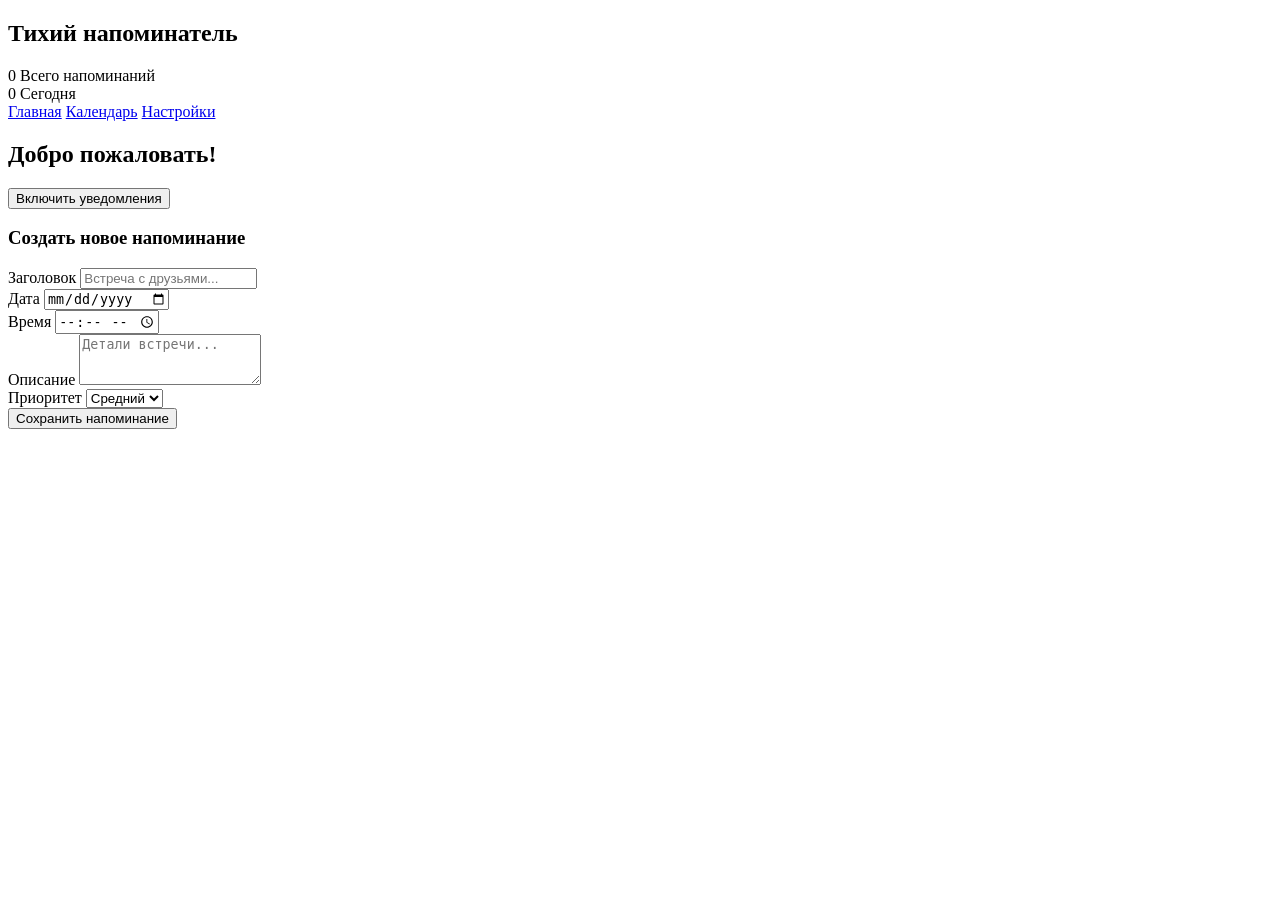
==== fronted/index.html @ e635328d ":!wq" ====
<!DOCTYPE html>
<html lang="en">
<head>
    <meta charset="UTF-8">
    <meta name="viewport" content="width=device-width, initial-scale=1.0">
    <title>Тихий напоминатель | Calm Reminder </title>
    <link rel="stylesheet" href="style.css">
    <link rel="stylesheet" href="https://cdnjs.cloudflare.com/ajax/libs/font-awesome/6.4.0/css/all.min.css">
    <link rel="stylesheet" href="https://fonts.googleapis.com/css2?family=Inter:wght@300;400;500;600&display=swap">
</head>
<body>
    <div class="container">
        <!-- Боковая панель -->
        <aside class="sidebar">
            <div class="logo">
                <i class="bell"></i>
                <h1>Тихий напоминатель</h1>
            </div>
            <div class="stats">
                <div class="stat-item">
                    <span class="stat-number" id="total-reminders">0</span>
                    <span class="stat-label">Всего напоминаний</span>
                </div>
                <div class="stat-item">
                    <span class="stat-number" id="today-reminders">0</span>
                    <span class="stat-label">Сегодня</span>
                </div>
            </div>
            <nav class="nav-menu">
                <a href="#" class="nav-link active"><i class="home"></i>Главная</a>
                <a href="#" class="nav-link"><i class="calendar"></i>Календарь</a>
                <a href="#" class="nav-link"><i class="config"></i>Настройки</a>
            </nav>
        </aside>
        <!-- Основа -->
        <main class="main-content">
            <!-- Шапка -->
            <header class="header">
                <h2>Добро пожаловать!</h2>
                <button class="btn-notifications" id="enable-notifications">
                    <i class="bell"></i>Включить уведомления
                </button>
            </header>
            <!-- Создание напоминалок -->
            <section class="create-reminder">
                <h3><i class="plus-circle"></i>Создать новое напоминание</h3>
                <form id="reminder-form">
                    <div class="form-group">
                        <label for="title"><i class="heading"></i>Заголовок</label>
                        <input type="text" id="title" placeholder="Встреча с друзьями..." required>
                    </div>
                    <div class="form-row">
                        <div class="form-group">
                            <label for="date"><i class="calendar"></i>Дата</label>
                            <input type="date" id="date" required>
                        </div>
                        <div class="form-group">
                            <label for="time"><i class="clock"></i>Время</label>
                            <input type="time" id="time" required>
                        </div>
                    </div>
                    <div class="form-group">
                        <label for="description"><i class="align-left"></i>Описание</label>
                        <textarea id="description" rows="3" placeholder="Детали встречи..."></textarea>
                    </div>
                    <div class="form-group">
                        <label for="priority"><i class="flag"></i>Приоритет</label>
                        <select id="priority">
                            <option value="low">Низкий</option>
                            <option value="medium" selected>Средний</option>
                            <option value="high">Высокий</option>
                        </select>
                    </div>
                    <button type="submit" class="btn-submit">
                        <i class="save"></i>Сохранить напоминание
                    </button>
                </form>
            </section>
            <!-- Список напоминаний -->
        </main>
    </div>
</body>
</html>
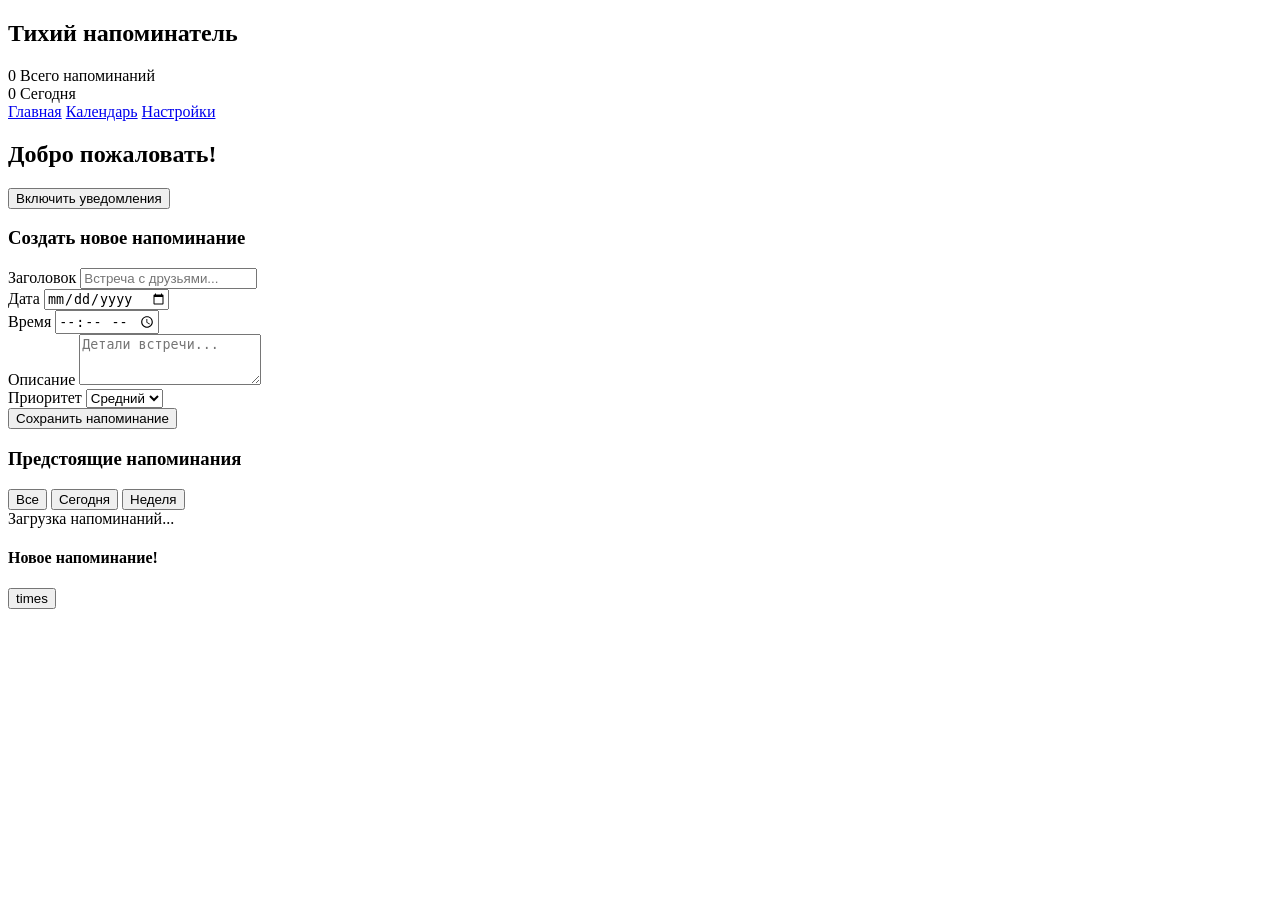
==== commit c052dde9: ":wq!" ====
--- a/fronted/index.html
+++ b/fronted/index.html
@@ -77,7 +77,31 @@
                 </form>
             </section>
             <!-- Список напоминаний -->
+            <section class="reminders-list">
+                <h3><i class="list"></i> Предстоящие напоминания</h3>
+                <div class="filters">
+                    <button class="filter-btn active">Все</button>
+                    <button class="filter-btn">Сегодня</button>
+                    <button class="filter-btn">Неделя</button>
+                </div>
+                <div id="reminders-container">
+                    <!-- Напоминания будут загружаться здесь -->
+                    <div class="loading">Загрузка напоминаний...</div>
+                </div>
+            </section>
         </main>
     </div>
+    <!-- Уведомления -->
+    <div id="notification" class="notification hidden">
+        <div class="notification-content">
+            <i class="bell"></i>
+            <div>
+                <h4>Новое напоминание!</h4>
+                <p id="notification-text"></p>
+            </div>
+        </div>
+        <button id="close-notification" class="close-btn">times</button>
+    </div>
+    <script src="script.js"></script>
 </body>
 </html>
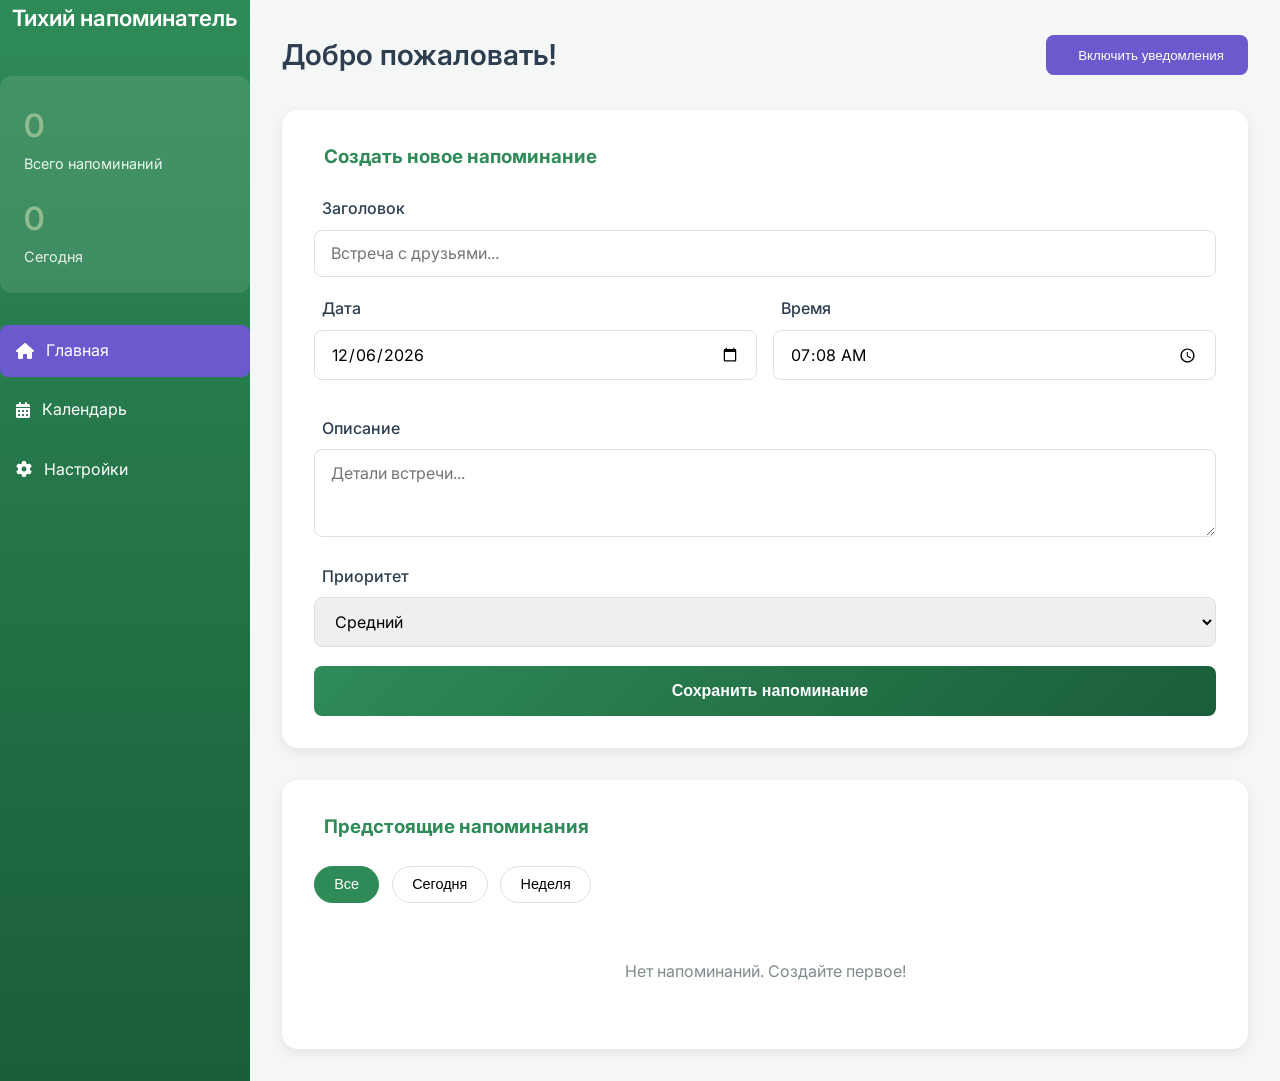
==== commit 65a27403: ":!wq" ====
--- a/fronted/index.html
+++ b/fronted/index.html
@@ -27,9 +27,9 @@
                 </div>
             </div>
             <nav class="nav-menu">
-                <a href="#" class="nav-link active"><i class="home"></i>Главная</a>
-                <a href="#" class="nav-link"><i class="calendar"></i>Календарь</a>
-                <a href="#" class="nav-link"><i class="config"></i>Настройки</a>
+                <a href="index.html" class="nav-link active"><i class="fas fa-home"></i> Главная</a>
+                <a href="calendar.html" class="nav-link"><i class="fas fa-calendar-alt"></i> Календарь</a>
+                <a href="settings.html" class="nav-link"><i class="fas fa-cog"></i> Настройки</a>
             </nav>
         </aside>
         <!-- Основа -->
--- a/fronted/style.css
+++ b/fronted/style.css
@@ -0,0 +1,490 @@
+:root {
+    --primary-green: #2E8B57;
+    --light-green: #8FBC8F;
+    --dark-green: #1A5D3A;
+    --complementary: #6A5ACD;
+    --light-complementary: #9370DB;
+    --background: #F5F7F6;
+    --card-bg: #FFFFFF;
+    --text-dark: #2C3E50;
+    --text-light: #7F8C8D;
+    --border-color: #E0E0E0;
+    --shadow: 0 4px 12px rgba(0, 0, 0, 0.08);
+}
+
+* {
+    margin: 0;
+    padding: 0;
+    box-sizing: border-box;
+}
+
+body {
+    font-family: 'Inter', sans-serif;
+    background-color: var(--background);
+    color: var(--text-dark);
+    line-height: 1.6;
+}
+
+.container {
+    display: flex;
+    min-height: 100vh;
+}
+
+/* Боковая панель */
+.sidebar {
+    width: 250px;
+    background: linear-gradient(180deg, var(--primary-green), var(--dark-green));
+    color: white;
+    padding: 2 rem 1.5rem;
+    display: flex;
+    flex-direction: column;
+}
+
+.logo {
+    display: flex;
+    align-items: center;
+    gap: 12px;
+    margin-bottom: 2.5rem;
+}
+
+.logo i {
+    font-size: 2rem;
+    color: var(--light-green);
+}
+
+.logo h1 {
+    font-size: 1.4rem;
+    font-weight: 600;
+}
+
+.stats {
+    background-color: rgba(255, 255, 255, 0.1);
+    border-radius: 12px;
+    padding: 1.5rem;
+    margin-bottom: 2rem;
+}
+
+.stat-item {
+    margin-bottom: 1rem;
+}
+
+.stat-item:last-child {
+    margin-bottom: 0;
+}
+
+.stat-number {
+    display: block;
+    font-size: 2rem;
+    font-weight: 600;
+    color: var(--light-green);
+}
+
+.stat-label {
+    font-size: 0.9rem;
+    opacity: 0.9;
+}
+
+.nav-menu {
+    display: flex;
+    flex-direction: column;
+    gap: 0.5rem;
+}
+
+.nav-link {
+    color: white;
+    text-decoration: none;
+    padding: 0.8rem 1rem;
+    border-radius: 8px;
+    display: flex;
+    align-items: center;
+    gap: 12px;
+    transition: all 03s ease;
+}
+
+.nav-link:hover {
+    background-color: rgba(255, 255, 255, 0.1);
+}
+
+.nav-link.active {
+    background-color: var(--complementary);
+}
+
+/* Основной контент */
+.main-content {
+    flex: 1;
+    padding: 2rem;
+    overflow-y: auto;
+}
+
+.header {
+    display: flex;
+    justify-content: space-between;
+    align-items: center;
+    margin-bottom: 2rem;
+}
+
+.header h2 {
+    font-size: 1.8rem;
+    font-weight: 600;
+}
+
+.btn-notifications {
+    background-color: var(--complementary);
+    color: white;
+    border: none;
+    padding: 0.8rem 1.5rem;
+    border-radius: 8px;
+    cursor: pointer;
+    display: flex;
+    align-items: center;
+    gap: 8px;
+    font-weight: 500;
+    transition: background-color 0.3s ease;
+}
+
+.btn-notifications:hover {
+    background-color: var(--light-complementary);
+}
+
+/* Форма */
+.create-reminder {
+    background-color: var(--card-bg);
+    border-radius: 16px;
+    padding: 2rem;
+    margin-bottom: 2rem;
+    box-shadow: var(--shadow);
+}
+
+.create-reminder h3 {
+    margin-bottom: 1.5rem;
+    color: var(--primary-green);
+    display: flex;
+    align-items: center;
+    gap: 10px;
+}
+
+.form-row {
+    display: flex;
+    gap: 1rem;
+    margin-bottom: 1rem;
+}
+
+.form-group {
+    flex: 1;
+    margin-bottom: 1.2rem;
+}
+
+.form-group label {
+    display: block;
+    margin-bottom: 0.5rem;
+    font-weight: 500;
+    color: var(--text-dark);
+    display: flex;
+    align-items: center;
+    gap: 8px;
+}
+
+.form-group input,
+.form-group select,
+.form-group textarea {
+    width: 100%;
+    padding: 0.8rem 1rem;
+    border: 1px solid var(--border-color);
+    border-radius: 8px;
+    font-family: 'Inter', sans-serif;
+    font-size: 1rem;
+    transition: border-color 0.3s ease;
+}
+
+.form-group input:focus,
+.form-group select:focus,
+.form-group textarea:focus {
+    outline: none;
+    border-color: var(--primary-green);
+}
+
+.btn-submit {
+    background: linear-gradient(135deg, var(--primary-green), var(--dark-green));
+    color: white;
+    border: none;
+    padding: 1rem 2rem;
+    border-radius: 8px;
+    font-size: 1rem;
+    font-weight: 600;
+    cursor: pointer;
+    display: flex;
+    align-items: center;
+    justify-content: center;
+    gap: 10px;
+    width: 100%;
+    transition: transform 0.3s ease, box-shadow 0.3s ease;
+}
+
+.btn-submit:hover {
+    transform: translateY(-2px);
+    box-shadow: 0 6px 16px rgba(46, 139, 87, 0.2);
+}
+
+/* Список напоминаний */
+.reminders-list {
+    background-color: var(--card-bg);
+    border-radius: 16px;
+    padding: 2rem;
+    box-shadow: var(--shadow);
+}
+
+.reminders-list h3 {
+    margin-bottom: 1.5rem;
+    color: var(--primary-green);
+    display: flex;
+    align-items: center;
+    gap: 10px;
+}
+
+.filters {
+    display: flex;
+    gap: 0.8rem;
+    margin-bottom: 1.5rem;
+}
+
+.filter-btn {
+    padding: 0.6rem 1.2rem;
+    border: 1px solid var(--border-color);
+    background-color: transparent;
+    border-radius: 20px;
+    cursor: pointer;
+    font-size: 0.9rem;
+    transition: all 0.3s ease;
+}
+
+.filter-btn:hover {
+    border-color: var(--primary-green);
+}
+
+.filter-btn.active {
+    background-color: var(--primary-green);
+    color: white;
+    border-color: var(--primary-green);
+}
+
+.reminder-item {
+    background-color: var(--background);
+    border-radius: 12px;
+    padding: 1.5rem;
+    margin-bottom: 1rem;
+    border-left: 4px solid var(--primary-green);
+    display: flex;
+    justify-content: space-between;
+    align-items: center;
+    transition: transform 0.3s ease;
+}
+
+.reminder-item:hover {
+    transform: translateX(5px);
+}
+
+.reminder-item.high {
+    border-left-color: #E74C3C;
+}
+
+.reminder-item.medium {
+    border-left-color: var(--primary-green);
+}
+
+.reminder-item.low {
+    border-left-color: #3498DB;
+}
+
+.reminder-comtent h4 {
+    font-size: 1.1rem;
+    margin-bottom: 0.5rem;
+}
+
+.reminder-date {
+    display: flex;
+    align-items: center;
+    gap: 8px;
+    color: var(--text-light);
+    font-size: 0.9rem;
+}
+
+.reminder-actions button {
+    background: none;
+    border: none;
+    cursor: pointer;
+    color: var(--text-light);
+    font-size: 1.2rem;
+    transition: color 0.3s ease;
+}
+
+.reminder-actions button:hover {
+    color: var(--primary-green);
+}
+
+/* Уведомление */
+.notification {
+    position: fixed;
+    bottom: 2rem;
+    right: 2rem;
+    background-color: white;
+    border-radius: 12px;
+    padding: 1.5rem;
+    box-shadow: 0 8px 24px rgba(0, 0, 0, 0.15);
+    display: flex;
+    align-items: center;
+    justify-content: space-between;
+    max-width: 400px;
+    z-index: 1000;
+    border-left: 4px solid var(--complementary);
+}
+
+.notification.hidden {
+    display: none;
+}
+
+.notification-content {
+    display: flex;
+    align-items: center;
+    gap: 15px;
+}
+
+.notification-content i {
+    font-size: 2rem;
+    color: var(--complementary);
+}
+
+.close-btn {
+    background: none;
+    border: none;
+    font-size: 1.5rem;
+    cursor: pointer;
+    color: var(--text-light);
+}
+
+.loading {
+    text-align: center;
+    padding: 2rem;
+    color: var(--text-light);
+}
+
+/* Адаптация */
+@media (max-width: 1024px) {
+    .container {
+        flex-direction: column;
+    }
+
+    .sidebar {
+        width: 100%;
+        padding: 1rem;
+    }
+
+    .logo {
+        margin-bottom: 1.5rem;
+    }
+
+    .stats {
+        display: flex;
+        justify-content: space-around;
+    }
+
+    .nav-menu {
+        flex-direction: row;
+        justify-content: center;
+    }
+}
+
+@media (max-width: 768px) {
+    .form-row {
+        flex-direction: column;
+        gap: 0;
+    }
+
+    .header {
+        flex-direction: column;
+        align-items: flex-start;
+        gap: 1rem;
+    }
+
+    .notification {
+        left: 1rem;
+        right: 1rem;
+        max-width: none;
+    }
+}
+
+/* Темная тема */
+body.dark-theme {
+    --background: #1a1a1a;
+    --card-bg: #2d2d2d;
+    --text-dark: #ffffff;
+    --text-light: #b0b0b0;
+    --border-color: #404040;
+}
+
+body.dark-theme .sidebar {
+    background: linear-gradient(180deg, #1a5d3a, #0d3b23);
+}
+
+body.dark-theme .stats {
+    background-color: rgba(255, 255, 255, 0.05);
+}
+
+body.dark-theme .nav-link {
+    color: rgba(255, 255, 255, 0.9);
+}
+
+body.dark-theme .nav-link:hover {
+    background-color: rgba(255, 255, 255, 0.08);
+}
+
+body.dark-theme .create-reminder,
+body.dark-theme .reminders-list,
+body.dark-theme .calendar-container,
+body.dark-theme .day-details,
+body.dark-theme .settings-container {
+    background-color: var(--card-bg);
+    border: 1px solid var(--border-color);
+}
+
+body.dark-theme .form-group input,
+body.dark-theme .form-group select,
+body.dark-theme .form-group textarea {
+    background-color: #3d3d3d;
+    border-color: #555;
+    color: var(--text-dark);
+}
+
+body.dark-theme .reminder-item {
+    background-color: #363636;
+}
+
+body.dark-theme .filter-btn {
+    background-color: #3d3d3d;
+    border-color: #555;
+    color: var(--text-light);
+}
+
+body.dark-theme .filter-btn.active {
+    background-color: var(--primary-green);
+    color: white;
+}
+
+/* Компактный режим */
+body.compact-mode .reminder-item {
+    padding: 1rem;
+    margin-bottom: 0.5rem;
+}
+
+body.compact-mode .form-group {
+    margin-bottom: 0.8rem;
+}
+
+body.compact-mode .calendar-day {
+    min-height: 80px;
+    padding: 4px;
+}
+
+body.compact-mode .setting-item {
+    padding: 0.8rem;
+    margin-bottom: 0.8rem;
+}
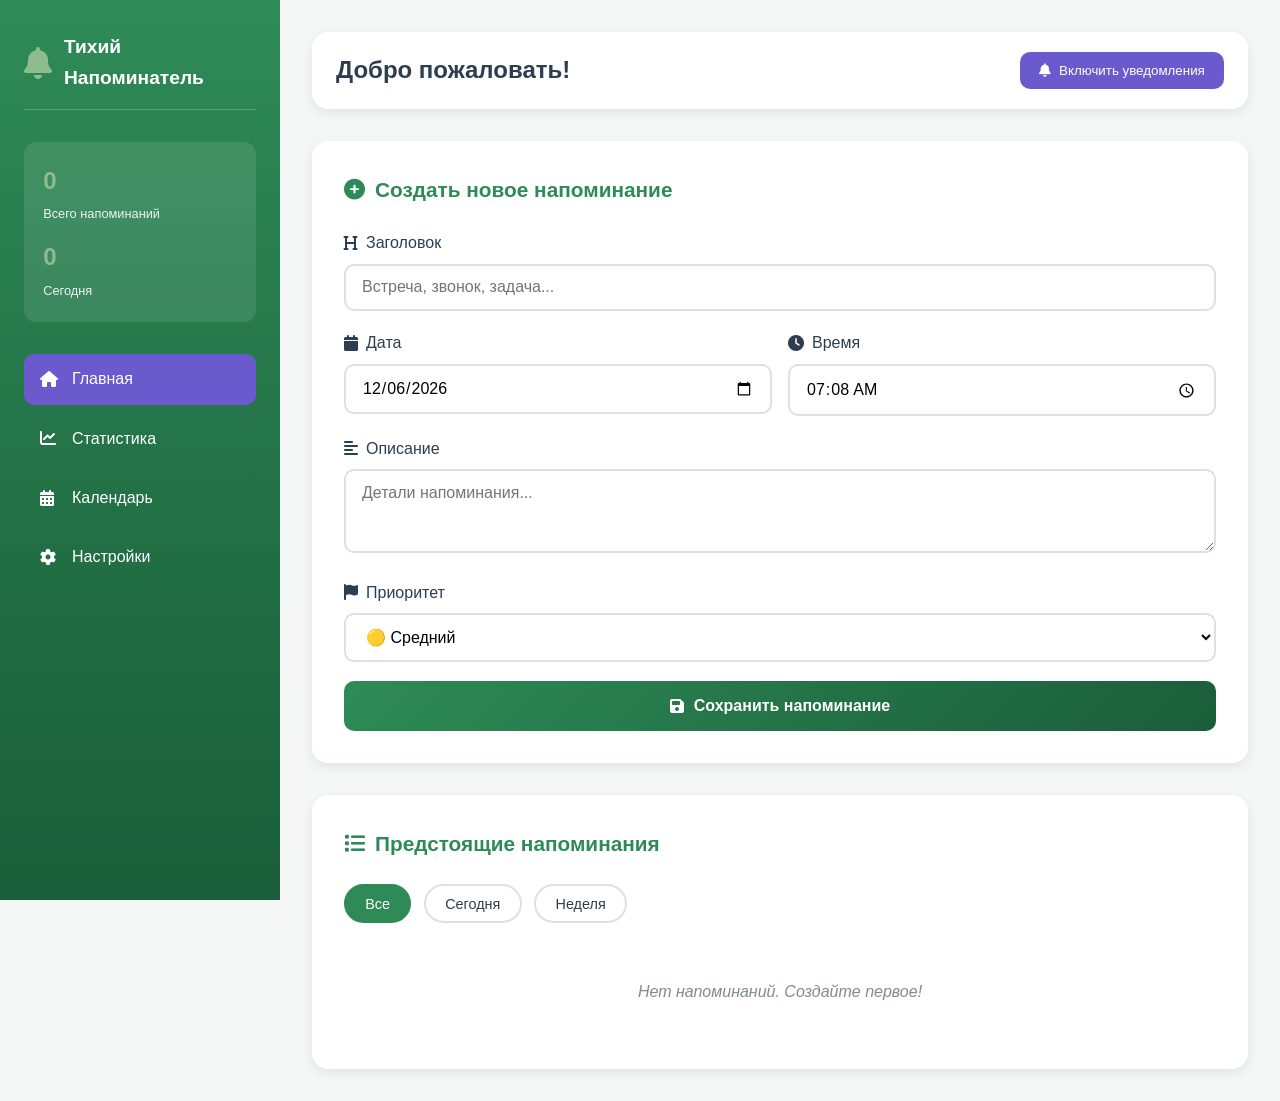
==== commit aef6bb4d: ":!wq" ====
--- a/fronted/index.html
+++ b/fronted/index.html
@@ -1,21 +1,26 @@
 <!DOCTYPE html>
-<html lang="en">
+<html lang="ru">
 <head>
     <meta charset="UTF-8">
     <meta name="viewport" content="width=device-width, initial-scale=1.0">
-    <title>Тихий напоминатель | Calm Reminder </title>
+    <title>Тихий Напоминатель | Главная</title>
+    
+    <!-- Внешние библиотеки -->
+    <link rel="stylesheet" href="https://cdnjs.cloudflare.com/ajax/libs/font-awesome/6.4.0/css/all.min.css">
+    
+    <!-- Наши файлы -->
     <link rel="stylesheet" href="style.css">
-    <link rel="stylesheet" href="https://cdnjs.cloudflare.com/ajax/libs/font-awesome/6.4.0/css/all.min.css">
-    <link rel="stylesheet" href="https://fonts.googleapis.com/css2?family=Inter:wght@300;400;500;600&display=swap">
+    <link rel="stylesheet" href="index.css">
 </head>
 <body>
     <div class="container">
         <!-- Боковая панель -->
         <aside class="sidebar">
             <div class="logo">
-                <i class="bell"></i>
-                <h1>Тихий напоминатель</h1>
+                <i class="fas fa-bell"></i>
+                <h1>Тихий Напоминатель</h1>
             </div>
+            
             <div class="stats">
                 <div class="stat-item">
                     <span class="stat-number" id="total-reminders">0</span>
@@ -26,82 +31,130 @@
                     <span class="stat-label">Сегодня</span>
                 </div>
             </div>
+            
             <nav class="nav-menu">
-                <a href="index.html" class="nav-link active"><i class="fas fa-home"></i> Главная</a>
-                <a href="calendar.html" class="nav-link"><i class="fas fa-calendar-alt"></i> Календарь</a>
-                <a href="settings.html" class="nav-link"><i class="fas fa-cog"></i> Настройки</a>
+                <a href="index.html" class="nav-link active">
+                    <i class="fas fa-home"></i> Главная
+                </a>
+                <a href="stats.html" class="nav-link">
+                    <i class="fas fa-chart-line"></i> Статистика
+                </a>
+                <a href="calendar.html" class="nav-link">
+                    <i class="fas fa-calendar-alt"></i> Календарь
+                </a>
+                <a href="settings.html" class="nav-link">
+                    <i class="fas fa-cog"></i> Настройки
+                </a>
             </nav>
         </aside>
-        <!-- Основа -->
+
+        <!-- Основной контент -->
         <main class="main-content">
-            <!-- Шапка -->
             <header class="header">
                 <h2>Добро пожаловать!</h2>
                 <button class="btn-notifications" id="enable-notifications">
-                    <i class="bell"></i>Включить уведомления
+                    <i class="fas fa-bell"></i> Включить уведомления
                 </button>
             </header>
-            <!-- Создание напоминалок -->
+
+            <!-- Форма создания напоминания -->
             <section class="create-reminder">
-                <h3><i class="plus-circle"></i>Создать новое напоминание</h3>
+                <h3>
+                    <i class="fas fa-plus-circle"></i> 
+                    Создать новое напоминание
+                </h3>
+                
                 <form id="reminder-form">
                     <div class="form-group">
-                        <label for="title"><i class="heading"></i>Заголовок</label>
-                        <input type="text" id="title" placeholder="Встреча с друзьями..." required>
+                        <label for="title">
+                            <i class="fas fa-heading"></i> Заголовок
+                        </label>
+                        <input type="text" id="title" 
+                               placeholder="Встреча, звонок, задача..." 
+                               required>
                     </div>
+                    
                     <div class="form-row">
                         <div class="form-group">
-                            <label for="date"><i class="calendar"></i>Дата</label>
+                            <label for="date">
+                                <i class="fas fa-calendar"></i> Дата
+                            </label>
                             <input type="date" id="date" required>
                         </div>
+                        
                         <div class="form-group">
-                            <label for="time"><i class="clock"></i>Время</label>
+                            <label for="time">
+                                <i class="fas fa-clock"></i> Время
+                            </label>
                             <input type="time" id="time" required>
                         </div>
                     </div>
+                    
                     <div class="form-group">
-                        <label for="description"><i class="align-left"></i>Описание</label>
-                        <textarea id="description" rows="3" placeholder="Детали встречи..."></textarea>
+                        <label for="description">
+                            <i class="fas fa-align-left"></i> Описание
+                        </label>
+                        <textarea id="description" rows="3" 
+                                  placeholder="Детали напоминания..."></textarea>
                     </div>
+                    
                     <div class="form-group">
-                        <label for="priority"><i class="flag"></i>Приоритет</label>
+                        <label for="priority">
+                            <i class="fas fa-flag"></i> Приоритет
+                        </label>
                         <select id="priority">
-                            <option value="low">Низкий</option>
-                            <option value="medium" selected>Средний</option>
-                            <option value="high">Высокий</option>
+                            <option value="low">🟢 Низкий</option>
+                            <option value="medium" selected>🟡 Средний</option>
+                            <option value="high">🔴 Высокий</option>
                         </select>
                     </div>
+                    
                     <button type="submit" class="btn-submit">
-                        <i class="save"></i>Сохранить напоминание
+                        <i class="fas fa-save"></i> Сохранить напоминание
                     </button>
                 </form>
             </section>
+
             <!-- Список напоминаний -->
             <section class="reminders-list">
-                <h3><i class="list"></i> Предстоящие напоминания</h3>
+                <h3>
+                    <i class="fas fa-list"></i> 
+                    Предстоящие напоминания
+                </h3>
+                
                 <div class="filters">
-                    <button class="filter-btn active">Все</button>
-                    <button class="filter-btn">Сегодня</button>
-                    <button class="filter-btn">Неделя</button>
+                    <button class="filter-btn active" data-filter="all">
+                        Все
+                    </button>
+                    <button class="filter-btn" data-filter="today">
+                        Сегодня
+                    </button>
+                    <button class="filter-btn" data-filter="week">
+                        Неделя
+                    </button>
                 </div>
+                
                 <div id="reminders-container">
-                    <!-- Напоминания будут загружаться здесь -->
                     <div class="loading">Загрузка напоминаний...</div>
                 </div>
             </section>
         </main>
     </div>
-    <!-- Уведомления -->
+
+    <!-- Уведомление -->
     <div id="notification" class="notification hidden">
         <div class="notification-content">
-            <i class="bell"></i>
+            <i class="fas fa-bell"></i>
             <div>
-                <h4>Новое напоминание!</h4>
+                <h4>Напоминание!</h4>
                 <p id="notification-text"></p>
             </div>
         </div>
-        <button id="close-notification" class="close-btn">times</button>
+        <button id="close-notification" class="close-btn">&times;</button>
     </div>
+
+    <!-- Подключаем JavaScript -->
     <script src="script.js"></script>
+    <script src="index.js"></script>
 </body>
 </html>
--- a/fronted/style.css
+++ b/fronted/style.css
@@ -1,3 +1,5 @@
+/* style.css - Общие стили для всего приложения */
+
 :root {
     --primary-green: #2E8B57;
     --light-green: #8FBC8F;
@@ -10,6 +12,10 @@
     --text-light: #7F8C8D;
     --border-color: #E0E0E0;
     --shadow: 0 4px 12px rgba(0, 0, 0, 0.08);
+    --success: #2E8B57;
+    --error: #E74C3C;
+    --warning: #F39C12;
+    --info: #3498DB;
 }
 
 * {
@@ -19,12 +25,13 @@
 }
 
 body {
-    font-family: 'Inter', sans-serif;
+    font-family: 'Inter', -apple-system, BlinkMacSystemFont, 'Segoe UI', sans-serif;
     background-color: var(--background);
     color: var(--text-dark);
     line-height: 1.6;
 }
 
+/* Контейнер */
 .container {
     display: flex;
     min-height: 100vh;
@@ -32,19 +39,24 @@
 
 /* Боковая панель */
 .sidebar {
-    width: 250px;
+    width: 280px;
     background: linear-gradient(180deg, var(--primary-green), var(--dark-green));
     color: white;
-    padding: 2 rem 1.5rem;
+    padding: 2rem 1.5rem;
     display: flex;
     flex-direction: column;
+    position: fixed;
+    height: 100vh;
+    overflow-y: auto;
 }
 
 .logo {
     display: flex;
     align-items: center;
     gap: 12px;
-    margin-bottom: 2.5rem;
+    margin-bottom: 2rem;
+    padding-bottom: 1rem;
+    border-bottom: 1px solid rgba(255, 255, 255, 0.2);
 }
 
 .logo i {
@@ -53,19 +65,20 @@
 }
 
 .logo h1 {
-    font-size: 1.4rem;
+    font-size: 1.2rem;
     font-weight: 600;
 }
 
+/* Статистика в боковой панели */
 .stats {
     background-color: rgba(255, 255, 255, 0.1);
     border-radius: 12px;
-    padding: 1.5rem;
+    padding: 1.2rem;
     margin-bottom: 2rem;
 }
 
 .stat-item {
-    margin-bottom: 1rem;
+    margin-bottom: 0.8rem;
 }
 
 .stat-item:last-child {
@@ -74,16 +87,17 @@
 
 .stat-number {
     display: block;
-    font-size: 2rem;
+    font-size: 1.5rem;
     font-weight: 600;
     color: var(--light-green);
 }
 
 .stat-label {
-    font-size: 0.9rem;
+    font-size: 0.8rem;
     opacity: 0.9;
 }
 
+/* Навигация */
 .nav-menu {
     display: flex;
     flex-direction: column;
@@ -94,397 +108,143 @@
     color: white;
     text-decoration: none;
     padding: 0.8rem 1rem;
-    border-radius: 8px;
+    border-radius: 10px;
     display: flex;
     align-items: center;
     gap: 12px;
-    transition: all 03s ease;
+    transition: all 0.3s ease;
 }
 
 .nav-link:hover {
     background-color: rgba(255, 255, 255, 0.1);
+    transform: translateX(5px);
 }
 
 .nav-link.active {
     background-color: var(--complementary);
+}
+
+.nav-link i {
+    width: 20px;
 }
 
 /* Основной контент */
 .main-content {
     flex: 1;
+    margin-left: 280px;
     padding: 2rem;
-    overflow-y: auto;
-}
-
+    min-height: 100vh;
+}
+
+/* Заголовок */
 .header {
     display: flex;
     justify-content: space-between;
     align-items: center;
     margin-bottom: 2rem;
+    background: var(--card-bg);
+    padding: 1.2rem 1.5rem;
+    border-radius: 16px;
+    box-shadow: var(--shadow);
 }
 
 .header h2 {
-    font-size: 1.8rem;
+    font-size: 1.5rem;
     font-weight: 600;
+    color: var(--text-dark);
 }
 
 .btn-notifications {
     background-color: var(--complementary);
     color: white;
     border: none;
-    padding: 0.8rem 1.5rem;
-    border-radius: 8px;
+    padding: 0.7rem 1.2rem;
+    border-radius: 10px;
     cursor: pointer;
     display: flex;
     align-items: center;
     gap: 8px;
     font-weight: 500;
-    transition: background-color 0.3s ease;
+    transition: all 0.3s ease;
 }
 
 .btn-notifications:hover {
     background-color: var(--light-complementary);
-}
-
-/* Форма */
-.create-reminder {
-    background-color: var(--card-bg);
-    border-radius: 16px;
-    padding: 2rem;
-    margin-bottom: 2rem;
-    box-shadow: var(--shadow);
-}
-
-.create-reminder h3 {
-    margin-bottom: 1.5rem;
-    color: var(--primary-green);
-    display: flex;
-    align-items: center;
-    gap: 10px;
-}
-
-.form-row {
-    display: flex;
-    gap: 1rem;
-    margin-bottom: 1rem;
-}
-
-.form-group {
-    flex: 1;
-    margin-bottom: 1.2rem;
-}
-
-.form-group label {
-    display: block;
-    margin-bottom: 0.5rem;
-    font-weight: 500;
-    color: var(--text-dark);
-    display: flex;
-    align-items: center;
-    gap: 8px;
-}
-
-.form-group input,
-.form-group select,
-.form-group textarea {
-    width: 100%;
-    padding: 0.8rem 1rem;
-    border: 1px solid var(--border-color);
-    border-radius: 8px;
-    font-family: 'Inter', sans-serif;
-    font-size: 1rem;
-    transition: border-color 0.3s ease;
-}
-
-.form-group input:focus,
-.form-group select:focus,
-.form-group textarea:focus {
-    outline: none;
-    border-color: var(--primary-green);
-}
-
-.btn-submit {
-    background: linear-gradient(135deg, var(--primary-green), var(--dark-green));
-    color: white;
-    border: none;
-    padding: 1rem 2rem;
-    border-radius: 8px;
-    font-size: 1rem;
-    font-weight: 600;
-    cursor: pointer;
-    display: flex;
-    align-items: center;
-    justify-content: center;
-    gap: 10px;
-    width: 100%;
-    transition: transform 0.3s ease, box-shadow 0.3s ease;
-}
-
-.btn-submit:hover {
     transform: translateY(-2px);
-    box-shadow: 0 6px 16px rgba(46, 139, 87, 0.2);
-}
-
-/* Список напоминаний */
-.reminders-list {
-    background-color: var(--card-bg);
-    border-radius: 16px;
-    padding: 2rem;
-    box-shadow: var(--shadow);
-}
-
-.reminders-list h3 {
-    margin-bottom: 1.5rem;
-    color: var(--primary-green);
-    display: flex;
-    align-items: center;
-    gap: 10px;
-}
-
-.filters {
-    display: flex;
-    gap: 0.8rem;
-    margin-bottom: 1.5rem;
-}
-
-.filter-btn {
-    padding: 0.6rem 1.2rem;
-    border: 1px solid var(--border-color);
-    background-color: transparent;
-    border-radius: 20px;
-    cursor: pointer;
-    font-size: 0.9rem;
-    transition: all 0.3s ease;
-}
-
-.filter-btn:hover {
-    border-color: var(--primary-green);
-}
-
-.filter-btn.active {
-    background-color: var(--primary-green);
-    color: white;
-    border-color: var(--primary-green);
-}
-
-.reminder-item {
-    background-color: var(--background);
-    border-radius: 12px;
-    padding: 1.5rem;
-    margin-bottom: 1rem;
-    border-left: 4px solid var(--primary-green);
-    display: flex;
-    justify-content: space-between;
-    align-items: center;
-    transition: transform 0.3s ease;
-}
-
-.reminder-item:hover {
-    transform: translateX(5px);
-}
-
-.reminder-item.high {
-    border-left-color: #E74C3C;
-}
-
-.reminder-item.medium {
-    border-left-color: var(--primary-green);
-}
-
-.reminder-item.low {
-    border-left-color: #3498DB;
-}
-
-.reminder-comtent h4 {
-    font-size: 1.1rem;
-    margin-bottom: 0.5rem;
-}
-
-.reminder-date {
-    display: flex;
-    align-items: center;
-    gap: 8px;
-    color: var(--text-light);
-    font-size: 0.9rem;
-}
-
-.reminder-actions button {
-    background: none;
-    border: none;
-    cursor: pointer;
-    color: var(--text-light);
-    font-size: 1.2rem;
-    transition: color 0.3s ease;
-}
-
-.reminder-actions button:hover {
-    color: var(--primary-green);
-}
-
-/* Уведомление */
-.notification {
-    position: fixed;
-    bottom: 2rem;
-    right: 2rem;
-    background-color: white;
-    border-radius: 12px;
-    padding: 1.5rem;
-    box-shadow: 0 8px 24px rgba(0, 0, 0, 0.15);
-    display: flex;
-    align-items: center;
-    justify-content: space-between;
-    max-width: 400px;
-    z-index: 1000;
-    border-left: 4px solid var(--complementary);
-}
-
-.notification.hidden {
-    display: none;
-}
-
-.notification-content {
-    display: flex;
-    align-items: center;
-    gap: 15px;
-}
-
-.notification-content i {
-    font-size: 2rem;
-    color: var(--complementary);
-}
-
-.close-btn {
-    background: none;
-    border: none;
-    font-size: 1.5rem;
-    cursor: pointer;
-    color: var(--text-light);
-}
-
-.loading {
-    text-align: center;
-    padding: 2rem;
-    color: var(--text-light);
-}
-
-/* Адаптация */
+}
+
+/* Адаптивность */
 @media (max-width: 1024px) {
+    .sidebar {
+        width: 240px;
+    }
+    
+    .main-content {
+        margin-left: 240px;
+    }
+}
+
+@media (max-width: 768px) {
     .container {
         flex-direction: column;
     }
-
+    
     .sidebar {
+        position: relative;
         width: 100%;
+        height: auto;
         padding: 1rem;
     }
-
-    .logo {
-        margin-bottom: 1.5rem;
-    }
-
+    
     .stats {
         display: flex;
         justify-content: space-around;
-    }
-
+        gap: 1rem;
+    }
+    
+    .stat-item {
+        margin-bottom: 0;
+        text-align: center;
+    }
+    
     .nav-menu {
         flex-direction: row;
         justify-content: center;
-    }
-}
-
-@media (max-width: 768px) {
-    .form-row {
-        flex-direction: column;
-        gap: 0;
-    }
-
+        flex-wrap: wrap;
+    }
+    
+    .nav-link {
+        padding: 0.5rem 0.8rem;
+        font-size: 0.9rem;
+    }
+    
+    .main-content {
+        margin-left: 0;
+        padding: 1rem;
+    }
+    
     .header {
         flex-direction: column;
-        align-items: flex-start;
         gap: 1rem;
-    }
-
-    .notification {
-        left: 1rem;
-        right: 1rem;
-        max-width: none;
-    }
-}
-
-/* Темная тема */
-body.dark-theme {
-    --background: #1a1a1a;
-    --card-bg: #2d2d2d;
-    --text-dark: #ffffff;
-    --text-light: #b0b0b0;
-    --border-color: #404040;
-}
-
-body.dark-theme .sidebar {
-    background: linear-gradient(180deg, #1a5d3a, #0d3b23);
-}
-
-body.dark-theme .stats {
-    background-color: rgba(255, 255, 255, 0.05);
-}
-
-body.dark-theme .nav-link {
-    color: rgba(255, 255, 255, 0.9);
-}
-
-body.dark-theme .nav-link:hover {
-    background-color: rgba(255, 255, 255, 0.08);
-}
-
-body.dark-theme .create-reminder,
-body.dark-theme .reminders-list,
-body.dark-theme .calendar-container,
-body.dark-theme .day-details,
-body.dark-theme .settings-container {
-    background-color: var(--card-bg);
-    border: 1px solid var(--border-color);
-}
-
-body.dark-theme .form-group input,
-body.dark-theme .form-group select,
-body.dark-theme .form-group textarea {
-    background-color: #3d3d3d;
-    border-color: #555;
-    color: var(--text-dark);
-}
-
-body.dark-theme .reminder-item {
-    background-color: #363636;
-}
-
-body.dark-theme .filter-btn {
-    background-color: #3d3d3d;
-    border-color: #555;
-    color: var(--text-light);
-}
-
-body.dark-theme .filter-btn.active {
-    background-color: var(--primary-green);
-    color: white;
-}
-
-/* Компактный режим */
-body.compact-mode .reminder-item {
-    padding: 1rem;
-    margin-bottom: 0.5rem;
-}
-
-body.compact-mode .form-group {
-    margin-bottom: 0.8rem;
-}
-
-body.compact-mode .calendar-day {
-    min-height: 80px;
-    padding: 4px;
-}
-
-body.compact-mode .setting-item {
-    padding: 0.8rem;
-    margin-bottom: 0.8rem;
+        text-align: center;
+    }
+}
+
+/* Скроллбар */
+::-webkit-scrollbar {
+    width: 8px;
+    height: 8px;
+}
+
+::-webkit-scrollbar-track {
+    background: var(--background);
+}
+
+::-webkit-scrollbar-thumb {
+    background: var(--light-green);
+    border-radius: 4px;
+}
+
+::-webkit-scrollbar-thumb:hover {
+    background: var(--primary-green);
 }
--- a/fronted/index.css
+++ b/fronted/index.css
@@ -0,0 +1,392 @@
+/* index.css - Стили только для главной страницы */
+
+/* Форма создания напоминания */
+.create-reminder {
+    background-color: var(--card-bg);
+    border-radius: 16px;
+    padding: 2rem;
+    margin-bottom: 2rem;
+    box-shadow: var(--shadow);
+    transition: transform 0.3s ease, box-shadow 0.3s ease;
+}
+
+.create-reminder:hover {
+    transform: translateY(-2px);
+    box-shadow: 0 8px 24px rgba(0, 0, 0, 0.12);
+}
+
+.create-reminder h3 {
+    margin-bottom: 1.5rem;
+    color: var(--primary-green);
+    display: flex;
+    align-items: center;
+    gap: 10px;
+    font-size: 1.3rem;
+}
+
+/* Группы полей формы */
+.form-group {
+    margin-bottom: 1.2rem;
+}
+
+.form-group label {
+    display: block;
+    margin-bottom: 0.5rem;
+    font-weight: 500;
+    color: var(--text-dark);
+    display: flex;
+    align-items: center;
+    gap: 8px;
+}
+
+.form-group input,
+.form-group select,
+.form-group textarea {
+    width: 100%;
+    padding: 0.8rem 1rem;
+    border: 2px solid var(--border-color);
+    border-radius: 10px;
+    font-family: 'Inter', sans-serif;
+    font-size: 1rem;
+    transition: all 0.3s ease;
+    background-color: white;
+}
+
+.form-group input:focus,
+.form-group select:focus,
+.form-group textarea:focus {
+    outline: none;
+    border-color: var(--primary-green);
+    box-shadow: 0 0 0 3px rgba(46, 139, 87, 0.1);
+}
+
+.form-group input:hover,
+.form-group select:hover,
+.form-group textarea:hover {
+    border-color: var(--light-green);
+}
+
+/* Ряд полей (дата и время) */
+.form-row {
+    display: flex;
+    gap: 1rem;
+    margin-bottom: 0;
+}
+
+.form-row .form-group {
+    flex: 1;
+    margin-bottom: 1.2rem;
+}
+
+/* Кнопка отправки */
+.btn-submit {
+    background: linear-gradient(135deg, var(--primary-green), var(--dark-green));
+    color: white;
+    border: none;
+    padding: 1rem 2rem;
+    border-radius: 10px;
+    font-size: 1rem;
+    font-weight: 600;
+    cursor: pointer;
+    display: flex;
+    align-items: center;
+    justify-content: center;
+    gap: 10px;
+    width: 100%;
+    transition: all 0.3s ease;
+    margin-top: 0.5rem;
+}
+
+.btn-submit:hover {
+    transform: translateY(-2px);
+    box-shadow: 0 6px 20px rgba(46, 139, 87, 0.3);
+}
+
+.btn-submit:active {
+    transform: translateY(0);
+}
+
+/* Список напоминаний */
+.reminders-list {
+    background-color: var(--card-bg);
+    border-radius: 16px;
+    padding: 2rem;
+    box-shadow: var(--shadow);
+}
+
+.reminders-list h3 {
+    margin-bottom: 1.5rem;
+    color: var(--primary-green);
+    display: flex;
+    align-items: center;
+    gap: 10px;
+    font-size: 1.3rem;
+}
+
+/* Фильтры */
+.filters {
+    display: flex;
+    gap: 0.8rem;
+    margin-bottom: 1.5rem;
+    flex-wrap: wrap;
+}
+
+.filter-btn {
+    padding: 0.6rem 1.2rem;
+    border: 2px solid var(--border-color);
+    background-color: transparent;
+    border-radius: 25px;
+    cursor: pointer;
+    font-size: 0.9rem;
+    font-weight: 500;
+    transition: all 0.3s ease;
+    color: var(--text-dark);
+}
+
+.filter-btn:hover {
+    border-color: var(--primary-green);
+    transform: translateY(-2px);
+}
+
+.filter-btn.active {
+    background-color: var(--primary-green);
+    color: white;
+    border-color: var(--primary-green);
+}
+
+/* Элемент напоминания */
+.reminder-item {
+    background-color: var(--background);
+    border-radius: 12px;
+    padding: 1.2rem;
+    margin-bottom: 1rem;
+    border-left: 4px solid var(--primary-green);
+    display: flex;
+    justify-content: space-between;
+    align-items: flex-start;
+    transition: all 0.3s ease;
+    animation: fadeInUp 0.3s ease;
+}
+
+@keyframes fadeInUp {
+    from {
+        opacity: 0;
+        transform: translateY(10px);
+    }
+    to {
+        opacity: 1;
+        transform: translateY(0);
+    }
+}
+
+.reminder-item:hover {
+    transform: translateX(5px);
+    box-shadow: var(--shadow);
+}
+
+.reminder-item.high {
+    border-left-color: #e74c3c;
+}
+
+.reminder-item.medium {
+    border-left-color: var(--primary-green);
+}
+
+.reminder-item.low {
+    border-left-color: #3498db;
+}
+
+.reminder-item.completed {
+    opacity: 0.6;
+    background-color: rgba(46, 139, 87, 0.1);
+}
+
+.reminder-item.completed h4 {
+    text-decoration: line-through;
+}
+
+.reminder-content {
+    flex: 1;
+}
+
+.reminder-content h4 {
+    font-size: 1.1rem;
+    margin-bottom: 0.5rem;
+    color: var(--text-dark);
+}
+
+.reminder-content p {
+    color: var(--text-light);
+    font-size: 0.9rem;
+    margin-bottom: 0.5rem;
+}
+
+.reminder-date {
+    display: flex;
+    align-items: center;
+    gap: 12px;
+    color: var(--text-light);
+    font-size: 0.85rem;
+    margin-top: 0.5rem;
+}
+
+.reminder-date i {
+    color: var(--primary-green);
+}
+
+.reminder-actions {
+    display: flex;
+    gap: 10px;
+    align-items: center;
+}
+
+.reminder-actions button {
+    background: none;
+    border: none;
+    cursor: pointer;
+    color: var(--text-light);
+    font-size: 1.2rem;
+    transition: all 0.3s ease;
+    padding: 5px;
+    border-radius: 6px;
+}
+
+.reminder-actions button:hover {
+    color: var(--primary-green);
+    background-color: rgba(46, 139, 87, 0.1);
+    transform: scale(1.1);
+}
+
+.reminder-actions .btn-delete:hover {
+    color: #e74c3c;
+}
+
+.reminder-actions .btn-complete:hover {
+    color: var(--primary-green);
+}
+
+/* Состояние загрузки */
+.loading {
+    text-align: center;
+    padding: 2rem;
+    color: var(--text-light);
+    font-style: italic;
+}
+
+/* Уведомление */
+.notification {
+    position: fixed;
+    bottom: 2rem;
+    right: 2rem;
+    background-color: white;
+    border-radius: 12px;
+    padding: 1rem 1.5rem;
+    box-shadow: 0 8px 24px rgba(0, 0, 0, 0.15);
+    display: flex;
+    align-items: center;
+    justify-content: space-between;
+    max-width: 400px;
+    z-index: 1000;
+    border-left: 4px solid var(--complementary);
+    animation: slideInRight 0.3s ease;
+}
+
+@keyframes slideInRight {
+    from {
+        transform: translateX(100%);
+        opacity: 0;
+    }
+    to {
+        transform: translateX(0);
+        opacity: 1;
+    }
+}
+
+.notification.hidden {
+    display: none;
+}
+
+.notification-content {
+    display: flex;
+    align-items: center;
+    gap: 15px;
+}
+
+.notification-content i {
+    font-size: 1.5rem;
+    color: var(--complementary);
+}
+
+.notification-content h4 {
+    margin: 0 0 4px 0;
+    color: var(--text-dark);
+}
+
+.notification-content p {
+    margin: 0;
+    color: var(--text-light);
+    font-size: 0.9rem;
+}
+
+.close-btn {
+    background: none;
+    border: none;
+    font-size: 1.5rem;
+    cursor: pointer;
+    color: var(--text-light);
+    transition: color 0.3s ease;
+}
+
+.close-btn:hover {
+    color: var(--text-dark);
+}
+
+/* Адаптивность для главной страницы */
+@media (max-width: 768px) {
+    .create-reminder,
+    .reminders-list {
+        padding: 1.5rem;
+    }
+    
+    .form-row {
+        flex-direction: column;
+        gap: 0;
+    }
+    
+    .reminder-item {
+        flex-direction: column;
+        gap: 1rem;
+    }
+    
+    .reminder-actions {
+        align-self: flex-end;
+    }
+    
+    .filters {
+        justify-content: center;
+    }
+    
+    .notification {
+        left: 1rem;
+        right: 1rem;
+        max-width: none;
+        bottom: 1rem;
+    }
+}
+
+@media (max-width: 480px) {
+    .create-reminder h3,
+    .reminders-list h3 {
+        font-size: 1.1rem;
+    }
+    
+    .filter-btn {
+        padding: 0.4rem 1rem;
+        font-size: 0.8rem;
+    }
+    
+    .reminder-date {
+        flex-wrap: wrap;
+        gap: 8px;
+    }
+}
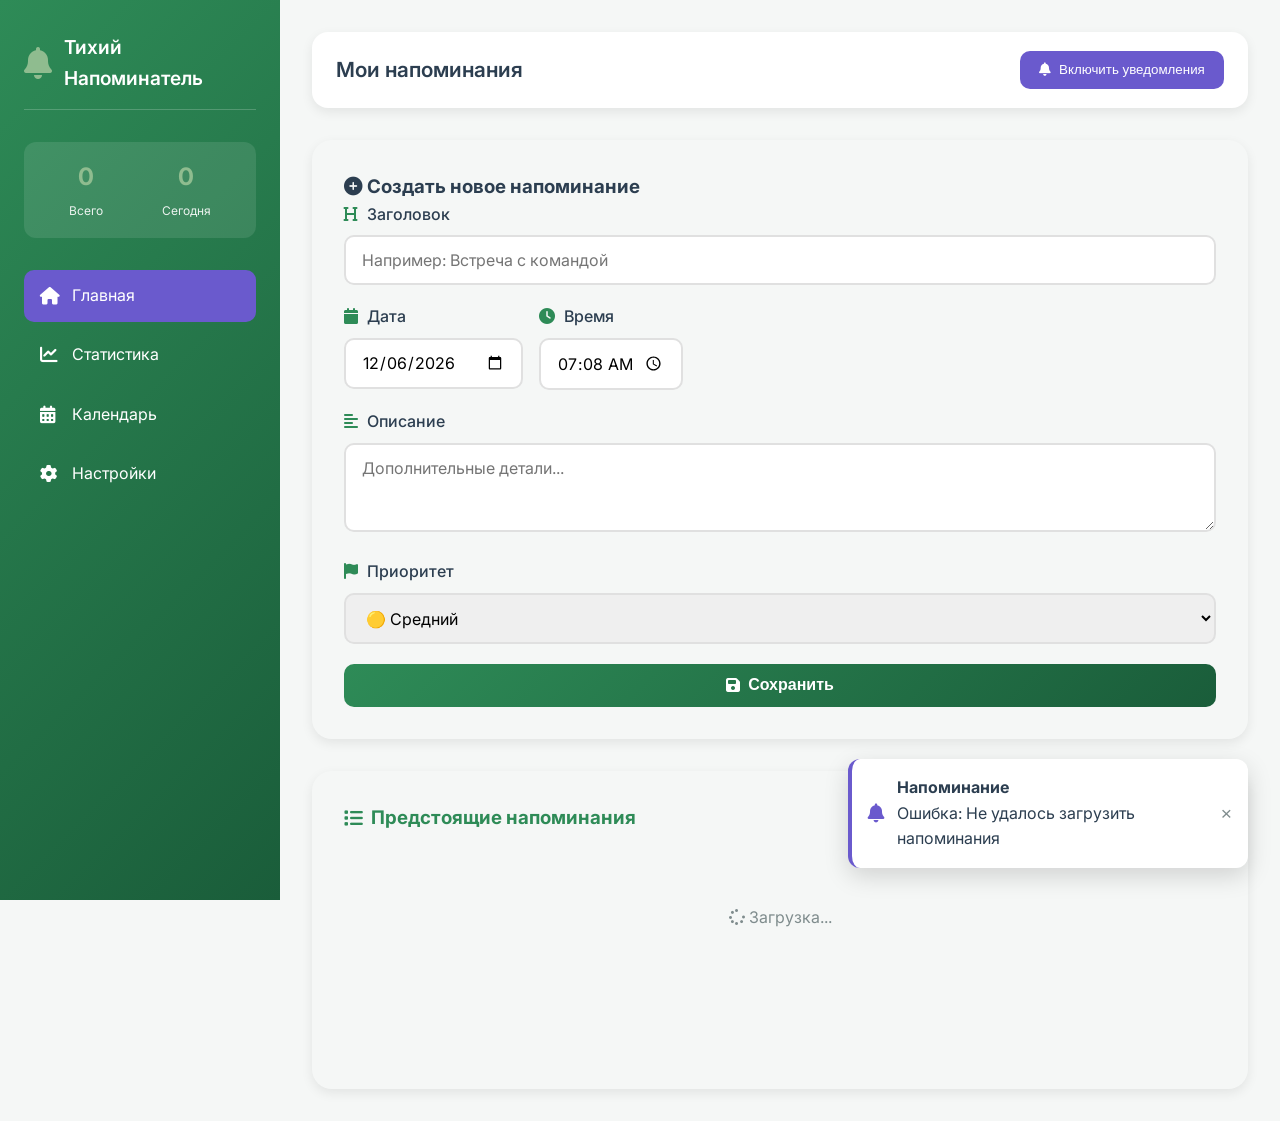
==== commit 773ca5e8: ":!wq" ====
--- a/fronted/index.html
+++ b/fronted/index.html
@@ -5,72 +5,126 @@
     <meta name="viewport" content="width=device-width, initial-scale=1.0">
     <title>Тихий Напоминатель | Главная</title>
     
-    <!-- Внешние библиотеки -->
+    <!-- Подключение шрифтов и иконок -->
+    <link href="https://fonts.googleapis.com/css2?family=Inter:wght@300;400;500;600;700&display=swap" rel="stylesheet">
     <link rel="stylesheet" href="https://cdnjs.cloudflare.com/ajax/libs/font-awesome/6.4.0/css/all.min.css">
     
-    <!-- Наши файлы -->
+    <!-- Подключение общих стилей -->
     <link rel="stylesheet" href="style.css">
-    <link rel="stylesheet" href="index.css">
+    
+    <!-- Подключение специфичных стилей для главной страницы -->
+    <style>
+        /* Дополнительные стили только для главной страницы */
+        .create-reminder {
+            background: var(--card-bg);
+            border-radius: 20px;
+            padding: 2rem;
+            margin-bottom: 2rem;
+            box-shadow: var(--shadow);
+        }
+        
+        .reminders-list {
+            background: var(--card-bg);
+            border-radius: 20px;
+            padding: 2rem;
+            box-shadow: var(--shadow);
+        }
+        
+        .reminder-item {
+            background: var(--background);
+            border-radius: 12px;
+            padding: 1.2rem;
+            margin-bottom: 1rem;
+            border-left: 4px solid var(--primary-green);
+            transition: all 0.3s;
+        }
+        
+        .reminder-item:hover {
+            transform: translateX(5px);
+            box-shadow: var(--shadow);
+        }
+        
+        .reminder-item.high { border-left-color: #e74c3c; }
+        .reminder-item.medium { border-left-color: var(--primary-green); }
+        .reminder-item.low { border-left-color: #3498db; }
+        
+        .form-row {
+            display: flex;
+            gap: 1rem;
+        }
+        
+        @media (max-width: 768px) {
+            .form-row {
+                flex-direction: column;
+                gap: 0;
+            }
+        }
+    </style>
 </head>
 <body>
-    <div class="container">
-        <!-- Боковая панель -->
+    <div class="app-container">
+        <!-- Боковая панель навигации -->
         <aside class="sidebar">
             <div class="logo">
                 <i class="fas fa-bell"></i>
                 <h1>Тихий Напоминатель</h1>
             </div>
             
-            <div class="stats">
+            <div class="stats-widget">
                 <div class="stat-item">
-                    <span class="stat-number" id="total-reminders">0</span>
-                    <span class="stat-label">Всего напоминаний</span>
+                    <span class="stat-number" id="sidebar-total">0</span>
+                    <span class="stat-label">Всего</span>
                 </div>
                 <div class="stat-item">
-                    <span class="stat-number" id="today-reminders">0</span>
+                    <span class="stat-number" id="sidebar-today">0</span>
                     <span class="stat-label">Сегодня</span>
                 </div>
             </div>
             
             <nav class="nav-menu">
                 <a href="index.html" class="nav-link active">
-                    <i class="fas fa-home"></i> Главная
+                    <i class="fas fa-home"></i>
+                    <span>Главная</span>
                 </a>
                 <a href="stats.html" class="nav-link">
-                    <i class="fas fa-chart-line"></i> Статистика
+                    <i class="fas fa-chart-line"></i>
+                    <span>Статистика</span>
                 </a>
                 <a href="calendar.html" class="nav-link">
-                    <i class="fas fa-calendar-alt"></i> Календарь
+                    <i class="fas fa-calendar-alt"></i>
+                    <span>Календарь</span>
                 </a>
                 <a href="settings.html" class="nav-link">
-                    <i class="fas fa-cog"></i> Настройки
+                    <i class="fas fa-cog"></i>
+                    <span>Настройки</span>
                 </a>
             </nav>
         </aside>
 
         <!-- Основной контент -->
         <main class="main-content">
-            <header class="header">
-                <h2>Добро пожаловать!</h2>
-                <button class="btn-notifications" id="enable-notifications">
-                    <i class="fas fa-bell"></i> Включить уведомления
+            <header class="page-header">
+                <h2>Мои напоминания</h2>
+                <button class="btn-notification" id="enableNotificationsBtn">
+                    <i class="fas fa-bell"></i>
+                    Включить уведомления
                 </button>
             </header>
 
-            <!-- Форма создания напоминания -->
+            <!-- Форма создания -->
             <section class="create-reminder">
                 <h3>
-                    <i class="fas fa-plus-circle"></i> 
+                    <i class="fas fa-plus-circle"></i>
                     Создать новое напоминание
                 </h3>
                 
-                <form id="reminder-form">
+                <form id="reminderForm">
                     <div class="form-group">
                         <label for="title">
                             <i class="fas fa-heading"></i> Заголовок
                         </label>
                         <input type="text" id="title" 
-                               placeholder="Встреча, звонок, задача..." 
+                               placeholder="Например: Встреча с командой"
                                required>
                     </div>
                     
@@ -95,7 +149,7 @@
                             <i class="fas fa-align-left"></i> Описание
                         </label>
                         <textarea id="description" rows="3" 
-                                  placeholder="Детали напоминания..."></textarea>
+                                  placeholder="Дополнительные детали..."></textarea>
                     </div>
                     
                     <div class="form-group">
@@ -109,52 +163,49 @@
                         </select>
                     </div>
                     
-                    <button type="submit" class="btn-submit">
-                        <i class="fas fa-save"></i> Сохранить напоминание
+                    <button type="submit" class="btn-primary">
+                        <i class="fas fa-save"></i> Сохранить
                     </button>
                 </form>
             </section>
 
             <!-- Список напоминаний -->
             <section class="reminders-list">
-                <h3>
-                    <i class="fas fa-list"></i> 
-                    Предстоящие напоминания
-                </h3>
+                <div class="list-header">
+                    <h3>
+                        <i class="fas fa-list"></i>
+                        Предстоящие напоминания
+                    </h3>
+                    <div class="filters">
+                        <button class="filter-btn active" data-filter="all">Все</button>
+                        <button class="filter-btn" data-filter="today">Сегодня</button>
+                        <button class="filter-btn" data-filter="week">Неделя</button>
+                    </div>
+                </div>
                 
-                <div class="filters">
-                    <button class="filter-btn active" data-filter="all">
-                        Все
-                    </button>
-                    <button class="filter-btn" data-filter="today">
-                        Сегодня
-                    </button>
-                    <button class="filter-btn" data-filter="week">
-                        Неделя
-                    </button>
-                </div>
-                
-                <div id="reminders-container">
-                    <div class="loading">Загрузка напоминаний...</div>
+                <div id="remindersContainer" class="reminders-container">
+                    <div class="loading-state">
+                        <i class="fas fa-spinner fa-spin"></i>
+                        Загрузка...
+                    </div>
                 </div>
             </section>
         </main>
     </div>
 
     <!-- Уведомление -->
-    <div id="notification" class="notification hidden">
-        <div class="notification-content">
+    <div id="notificationToast" class="toast-notification hidden">
+        <div class="toast-content">
             <i class="fas fa-bell"></i>
             <div>
-                <h4>Напоминание!</h4>
-                <p id="notification-text"></p>
+                <strong>Напоминание</strong>
+                <p id="toastMessage"></p>
             </div>
         </div>
-        <button id="close-notification" class="close-btn">&times;</button>
+        <button class="toast-close">&times;</button>
     </div>
 
-    <!-- Подключаем JavaScript -->
-    <script src="script.js"></script>
+    <!-- Подключение JavaScript -->
     <script src="index.js"></script>
 </body>
 </html>
--- a/fronted/style.css
+++ b/fronted/style.css
@@ -2,16 +2,17 @@
 
 :root {
     --primary-green: #2E8B57;
-    --light-green: #8FBC8F;
-    --dark-green: #1A5D3A;
-    --complementary: #6A5ACD;
-    --light-complementary: #9370DB;
-    --background: #F5F7F6;
-    --card-bg: #FFFFFF;
+    --primary-dark: #1A5D3A;
+    --primary-light: #8FBC8F;
+    --accent: #6A5ACD;
+    --accent-light: #9370DB;
+    --bg-light: #F5F7F6;
+    --bg-white: #FFFFFF;
     --text-dark: #2C3E50;
-    --text-light: #7F8C8D;
-    --border-color: #E0E0E0;
+    --text-gray: #7F8C8D;
+    --border: #E0E0E0;
     --shadow: 0 4px 12px rgba(0, 0, 0, 0.08);
+    --shadow-hover: 0 8px 24px rgba(0, 0, 0, 0.12);
     --success: #2E8B57;
     --error: #E74C3C;
     --warning: #F39C12;
@@ -26,25 +27,23 @@
 
 body {
     font-family: 'Inter', -apple-system, BlinkMacSystemFont, 'Segoe UI', sans-serif;
-    background-color: var(--background);
+    background: var(--bg-light);
     color: var(--text-dark);
     line-height: 1.6;
 }
 
-/* Контейнер */
-.container {
+/* Контейнер приложения */
+.app-container {
     display: flex;
     min-height: 100vh;
 }
 
-/* Боковая панель */
+/* ========== БОКОВАЯ ПАНЕЛЬ ========== */
 .sidebar {
     width: 280px;
-    background: linear-gradient(180deg, var(--primary-green), var(--dark-green));
+    background: linear-gradient(135deg, var(--primary-green), var(--primary-dark));
     color: white;
     padding: 2rem 1.5rem;
-    display: flex;
-    flex-direction: column;
     position: fixed;
     height: 100vh;
     overflow-y: auto;
@@ -61,7 +60,7 @@
 
 .logo i {
     font-size: 2rem;
-    color: var(--light-green);
+    color: var(--primary-light);
 }
 
 .logo h1 {
@@ -69,31 +68,29 @@
     font-weight: 600;
 }
 
-/* Статистика в боковой панели */
-.stats {
-    background-color: rgba(255, 255, 255, 0.1);
+/* Виджет статистики в боковой панели */
+.stats-widget {
+    background: rgba(255, 255, 255, 0.1);
     border-radius: 12px;
-    padding: 1.2rem;
+    padding: 1rem;
     margin-bottom: 2rem;
+    display: flex;
+    justify-content: space-around;
 }
 
 .stat-item {
-    margin-bottom: 0.8rem;
-}
-
-.stat-item:last-child {
-    margin-bottom: 0;
+    text-align: center;
 }
 
 .stat-number {
     display: block;
     font-size: 1.5rem;
-    font-weight: 600;
-    color: var(--light-green);
+    font-weight: 700;
+    color: var(--primary-light);
 }
 
 .stat-label {
-    font-size: 0.8rem;
+    font-size: 0.75rem;
     opacity: 0.9;
 }
 
@@ -112,23 +109,24 @@
     display: flex;
     align-items: center;
     gap: 12px;
-    transition: all 0.3s ease;
+    transition: all 0.3s;
 }
 
 .nav-link:hover {
-    background-color: rgba(255, 255, 255, 0.1);
+    background: rgba(255, 255, 255, 0.1);
     transform: translateX(5px);
 }
 
 .nav-link.active {
-    background-color: var(--complementary);
+    background: var(--accent);
 }
 
 .nav-link i {
     width: 20px;
-}
-
-/* Основной контент */
+    font-size: 1.1rem;
+}
+
+/* ========== ОСНОВНОЙ КОНТЕНТ ========== */
 .main-content {
     flex: 1;
     margin-left: 280px;
@@ -136,26 +134,26 @@
     min-height: 100vh;
 }
 
-/* Заголовок */
-.header {
-    display: flex;
-    justify-content: space-between;
-    align-items: center;
-    margin-bottom: 2rem;
-    background: var(--card-bg);
+/* Шапка страницы */
+.page-header {
+    background: var(--bg-white);
     padding: 1.2rem 1.5rem;
     border-radius: 16px;
+    margin-bottom: 2rem;
+    display: flex;
+    justify-content: space-between;
+    align-items: center;
     box-shadow: var(--shadow);
 }
 
-.header h2 {
-    font-size: 1.5rem;
+.page-header h2 {
+    font-size: 1.3rem;
     font-weight: 600;
     color: var(--text-dark);
 }
 
-.btn-notifications {
-    background-color: var(--complementary);
+.btn-notification {
+    background: var(--accent);
     color: white;
     border: none;
     padding: 0.7rem 1.2rem;
@@ -165,27 +163,277 @@
     align-items: center;
     gap: 8px;
     font-weight: 500;
-    transition: all 0.3s ease;
-}
-
-.btn-notifications:hover {
-    background-color: var(--light-complementary);
+    transition: all 0.3s;
+}
+
+.btn-notification:hover {
+    background: var(--accent-light);
     transform: translateY(-2px);
 }
 
+/* Формы */
+.form-group {
+    margin-bottom: 1.2rem;
+}
+
+.form-group label {
+    display: block;
+    margin-bottom: 0.5rem;
+    font-weight: 500;
+    color: var(--text-dark);
+}
+
+.form-group label i {
+    color: var(--primary-green);
+    margin-right: 5px;
+}
+
+.form-group input,
+.form-group select,
+.form-group textarea {
+    width: 100%;
+    padding: 0.8rem 1rem;
+    border: 2px solid var(--border);
+    border-radius: 10px;
+    font-family: inherit;
+    font-size: 1rem;
+    transition: all 0.3s;
+}
+
+.form-group input:focus,
+.form-group select:focus,
+.form-group textarea:focus {
+    outline: none;
+    border-color: var(--primary-green);
+    box-shadow: 0 0 0 3px rgba(46, 139, 87, 0.1);
+}
+
+/* Кнопки */
+.btn-primary {
+    background: linear-gradient(135deg, var(--primary-green), var(--primary-dark));
+    color: white;
+    border: none;
+    padding: 0.8rem 1.5rem;
+    border-radius: 10px;
+    font-size: 1rem;
+    font-weight: 600;
+    cursor: pointer;
+    display: flex;
+    align-items: center;
+    justify-content: center;
+    gap: 8px;
+    width: 100%;
+    transition: all 0.3s;
+}
+
+.btn-primary:hover {
+    transform: translateY(-2px);
+    box-shadow: 0 6px 20px rgba(46, 139, 87, 0.3);
+}
+
+/* Фильтры */
+.filters {
+    display: flex;
+    gap: 0.5rem;
+}
+
+.filter-btn {
+    padding: 0.4rem 1rem;
+    border: 1px solid var(--border);
+    background: transparent;
+    border-radius: 20px;
+    cursor: pointer;
+    transition: all 0.3s;
+    font-size: 0.85rem;
+}
+
+.filter-btn:hover {
+    border-color: var(--primary-green);
+}
+
+.filter-btn.active {
+    background: var(--primary-green);
+    color: white;
+    border-color: var(--primary-green);
+}
+
+/* Список напоминаний */
+.list-header {
+    display: flex;
+    justify-content: space-between;
+    align-items: center;
+    margin-bottom: 1.5rem;
+    flex-wrap: wrap;
+    gap: 1rem;
+}
+
+.list-header h3 {
+    display: flex;
+    align-items: center;
+    gap: 8px;
+    color: var(--primary-green);
+}
+
+.reminders-container {
+    min-height: 200px;
+}
+
+.loading-state {
+    text-align: center;
+    padding: 3rem;
+    color: var(--text-gray);
+}
+
+/* Элемент напоминания */
+.reminder-card {
+    background: var(--bg-light);
+    border-radius: 12px;
+    padding: 1rem;
+    margin-bottom: 0.8rem;
+    display: flex;
+    justify-content: space-between;
+    align-items: flex-start;
+    transition: all 0.3s;
+    animation: fadeIn 0.3s ease;
+}
+
+@keyframes fadeIn {
+    from { opacity: 0; transform: translateY(10px); }
+    to { opacity: 1; transform: translateY(0); }
+}
+
+.reminder-card:hover {
+    transform: translateX(5px);
+    box-shadow: var(--shadow);
+}
+
+.reminder-content {
+    flex: 1;
+}
+
+.reminder-title {
+    font-weight: 600;
+    margin-bottom: 0.3rem;
+    font-size: 1rem;
+}
+
+.reminder-description {
+    color: var(--text-gray);
+    font-size: 0.85rem;
+    margin-bottom: 0.5rem;
+}
+
+.reminder-meta {
+    display: flex;
+    gap: 1rem;
+    font-size: 0.75rem;
+    color: var(--text-gray);
+}
+
+.reminder-meta i {
+    margin-right: 3px;
+}
+
+.reminder-actions {
+    display: flex;
+    gap: 0.5rem;
+}
+
+.reminder-actions button {
+    background: none;
+    border: none;
+    cursor: pointer;
+    padding: 5px;
+    border-radius: 6px;
+    transition: all 0.3s;
+    color: var(--text-gray);
+}
+
+.reminder-actions button:hover {
+    background: rgba(0, 0, 0, 0.05);
+}
+
+.reminder-actions .btn-complete:hover {
+    color: var(--success);
+}
+
+.reminder-actions .btn-delete:hover {
+    color: var(--error);
+}
+
+/* Уведомление */
+.toast-notification {
+    position: fixed;
+    bottom: 2rem;
+    right: 2rem;
+    background: var(--bg-white);
+    border-radius: 12px;
+    padding: 1rem;
+    box-shadow: 0 8px 24px rgba(0, 0, 0, 0.15);
+    display: flex;
+    align-items: center;
+    justify-content: space-between;
+    min-width: 280px;
+    max-width: 400px;
+    border-left: 4px solid var(--accent);
+    z-index: 1000;
+    animation: slideIn 0.3s ease;
+}
+
+@keyframes slideIn {
+    from { transform: translateX(100%); opacity: 0; }
+    to { transform: translateX(0); opacity: 1; }
+}
+
+.toast-notification.hidden {
+    display: none;
+}
+
+.toast-content {
+    display: flex;
+    align-items: center;
+    gap: 12px;
+}
+
+.toast-content i {
+    font-size: 1.2rem;
+    color: var(--accent);
+}
+
+.toast-close {
+    background: none;
+    border: none;
+    font-size: 1.2rem;
+    cursor: pointer;
+    color: var(--text-gray);
+}
+
 /* Адаптивность */
-@media (max-width: 1024px) {
+@media (max-width: 768px) {
     .sidebar {
-        width: 240px;
+        width: 220px;
+        padding: 1rem;
     }
     
     .main-content {
-        margin-left: 240px;
-    }
-}
-
-@media (max-width: 768px) {
-    .container {
+        margin-left: 220px;
+        padding: 1rem;
+    }
+    
+    .list-header {
+        flex-direction: column;
+        align-items: flex-start;
+    }
+    
+    .page-header {
+        flex-direction: column;
+        gap: 1rem;
+        text-align: center;
+    }
+}
+
+@media (max-width: 480px) {
+    .app-container {
         flex-direction: column;
     }
     
@@ -193,18 +441,11 @@
         position: relative;
         width: 100%;
         height: auto;
-        padding: 1rem;
-    }
-    
-    .stats {
-        display: flex;
-        justify-content: space-around;
-        gap: 1rem;
-    }
-    
-    .stat-item {
-        margin-bottom: 0;
-        text-align: center;
+    }
+    
+    .stats-widget {
+        max-width: 200px;
+        margin: 0 auto 1rem;
     }
     
     .nav-menu {
@@ -213,38 +454,7 @@
         flex-wrap: wrap;
     }
     
-    .nav-link {
-        padding: 0.5rem 0.8rem;
-        font-size: 0.9rem;
-    }
-    
     .main-content {
         margin-left: 0;
-        padding: 1rem;
-    }
-    
-    .header {
-        flex-direction: column;
-        gap: 1rem;
-        text-align: center;
-    }
-}
-
-/* Скроллбар */
-::-webkit-scrollbar {
-    width: 8px;
-    height: 8px;
-}
-
-::-webkit-scrollbar-track {
-    background: var(--background);
-}
-
-::-webkit-scrollbar-thumb {
-    background: var(--light-green);
-    border-radius: 4px;
-}
-
-::-webkit-scrollbar-thumb:hover {
-    background: var(--primary-green);
+    }
 }
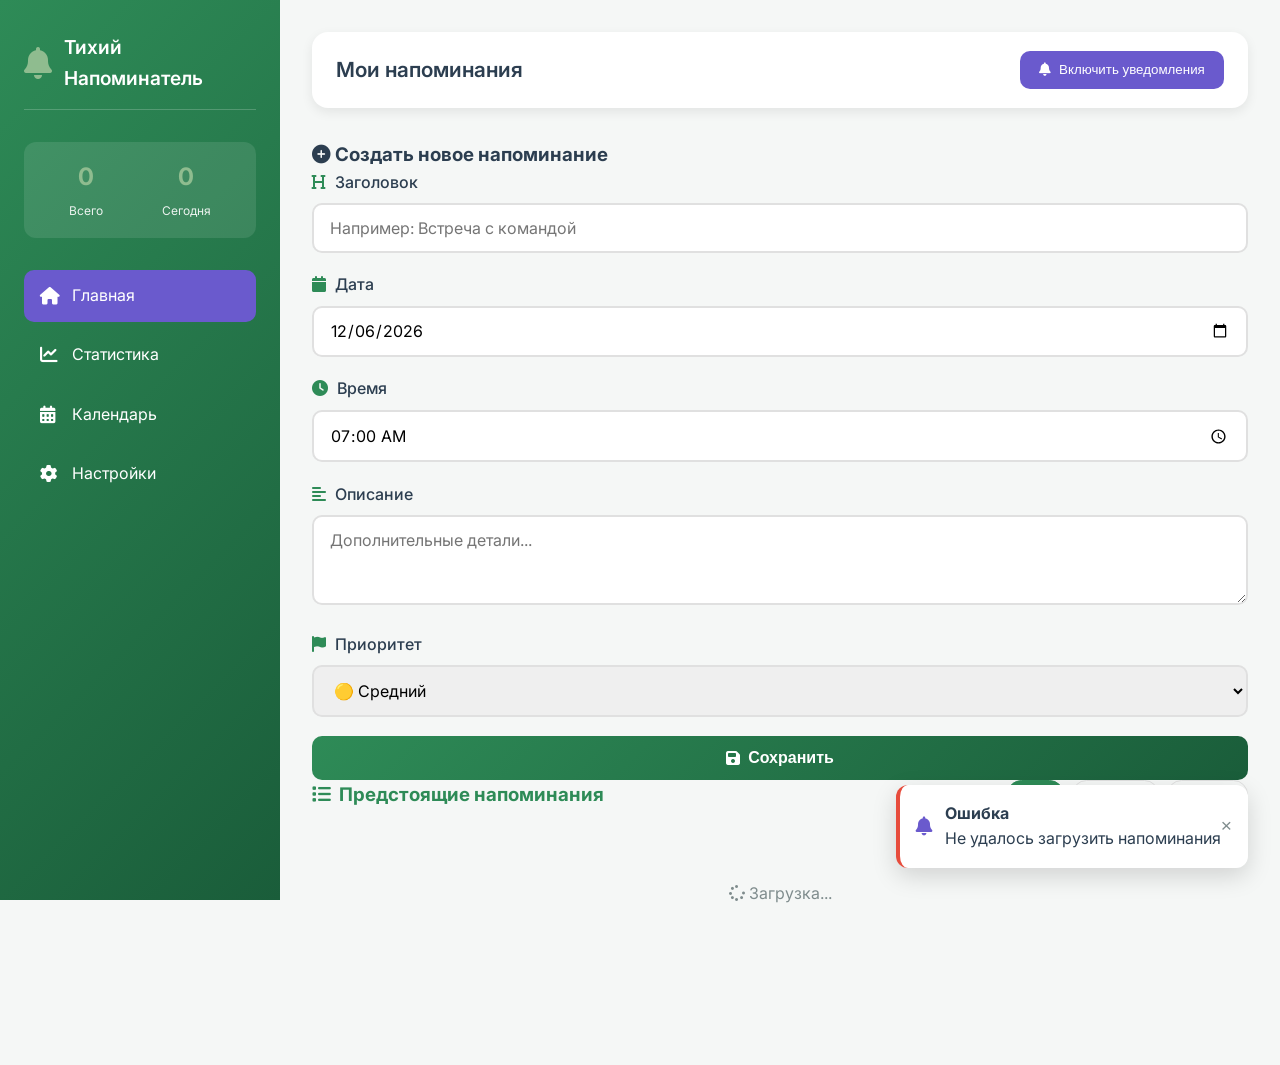
==== commit 20aefb9f: ":!wq" ====
--- a/fronted/index.html
+++ b/fronted/index.html
@@ -4,66 +4,12 @@
     <meta charset="UTF-8">
     <meta name="viewport" content="width=device-width, initial-scale=1.0">
     <title>Тихий Напоминатель | Главная</title>
-    
-    <!-- Подключение шрифтов и иконок -->
     <link href="https://fonts.googleapis.com/css2?family=Inter:wght@300;400;500;600;700&display=swap" rel="stylesheet">
     <link rel="stylesheet" href="https://cdnjs.cloudflare.com/ajax/libs/font-awesome/6.4.0/css/all.min.css">
-    
-    <!-- Подключение общих стилей -->
     <link rel="stylesheet" href="style.css">
-    
-    <!-- Подключение специфичных стилей для главной страницы -->
-    <style>
-        /* Дополнительные стили только для главной страницы */
-        .create-reminder {
-            background: var(--card-bg);
-            border-radius: 20px;
-            padding: 2rem;
-            margin-bottom: 2rem;
-            box-shadow: var(--shadow);
-        }
-        
-        .reminders-list {
-            background: var(--card-bg);
-            border-radius: 20px;
-            padding: 2rem;
-            box-shadow: var(--shadow);
-        }
-        
-        .reminder-item {
-            background: var(--background);
-            border-radius: 12px;
-            padding: 1.2rem;
-            margin-bottom: 1rem;
-            border-left: 4px solid var(--primary-green);
-            transition: all 0.3s;
-        }
-        
-        .reminder-item:hover {
-            transform: translateX(5px);
-            box-shadow: var(--shadow);
-        }
-        
-        .reminder-item.high { border-left-color: #e74c3c; }
-        .reminder-item.medium { border-left-color: var(--primary-green); }
-        .reminder-item.low { border-left-color: #3498db; }
-        
-        .form-row {
-            display: flex;
-            gap: 1rem;
-        }
-        
-        @media (max-width: 768px) {
-            .form-row {
-                flex-direction: column;
-                gap: 0;
-            }
-        }
-    </style>
 </head>
 <body>
     <div class="app-container">
-        <!-- Боковая панель навигации -->
         <aside class="sidebar">
             <div class="logo">
                 <i class="fas fa-bell"></i>
@@ -101,7 +47,6 @@
             </nav>
         </aside>
 
-        <!-- Основной контент -->
         <main class="main-content">
             <header class="page-header">
                 <h2>Мои напоминания</h2>
@@ -111,7 +56,6 @@
                 </button>
             </header>
 
-            <!-- Форма создания -->
             <section class="create-reminder">
                 <h3>
                     <i class="fas fa-plus-circle"></i>
@@ -169,7 +113,6 @@
                 </form>
             </section>
 
-            <!-- Список напоминаний -->
             <section class="reminders-list">
                 <div class="list-header">
                     <h3>
@@ -193,7 +136,6 @@
         </main>
     </div>
 
-    <!-- Уведомление -->
     <div id="notificationToast" class="toast-notification hidden">
         <div class="toast-content">
             <i class="fas fa-bell"></i>
@@ -205,7 +147,6 @@
         <button class="toast-close">&times;</button>
     </div>
 
-    <!-- Подключение JavaScript -->
     <script src="index.js"></script>
 </body>
 </html>
--- a/fronted/style.css
+++ b/fronted/style.css
@@ -1,5 +1,3 @@
-/* style.css - Общие стили для всего приложения */
-
 :root {
     --primary-green: #2E8B57;
     --primary-dark: #1A5D3A;
@@ -38,7 +36,7 @@
     min-height: 100vh;
 }
 
-/* ========== БОКОВАЯ ПАНЕЛЬ ========== */
+/* БОКОВАЯ ПАНЕЛЬ  */
 .sidebar {
     width: 280px;
     background: linear-gradient(135deg, var(--primary-green), var(--primary-dark));
@@ -126,7 +124,7 @@
     font-size: 1.1rem;
 }
 
-/* ========== ОСНОВНОЙ КОНТЕНТ ========== */
+/*  ОСНОВНОЙ КОНТЕНТ  */
 .main-content {
     flex: 1;
     margin-left: 280px;
